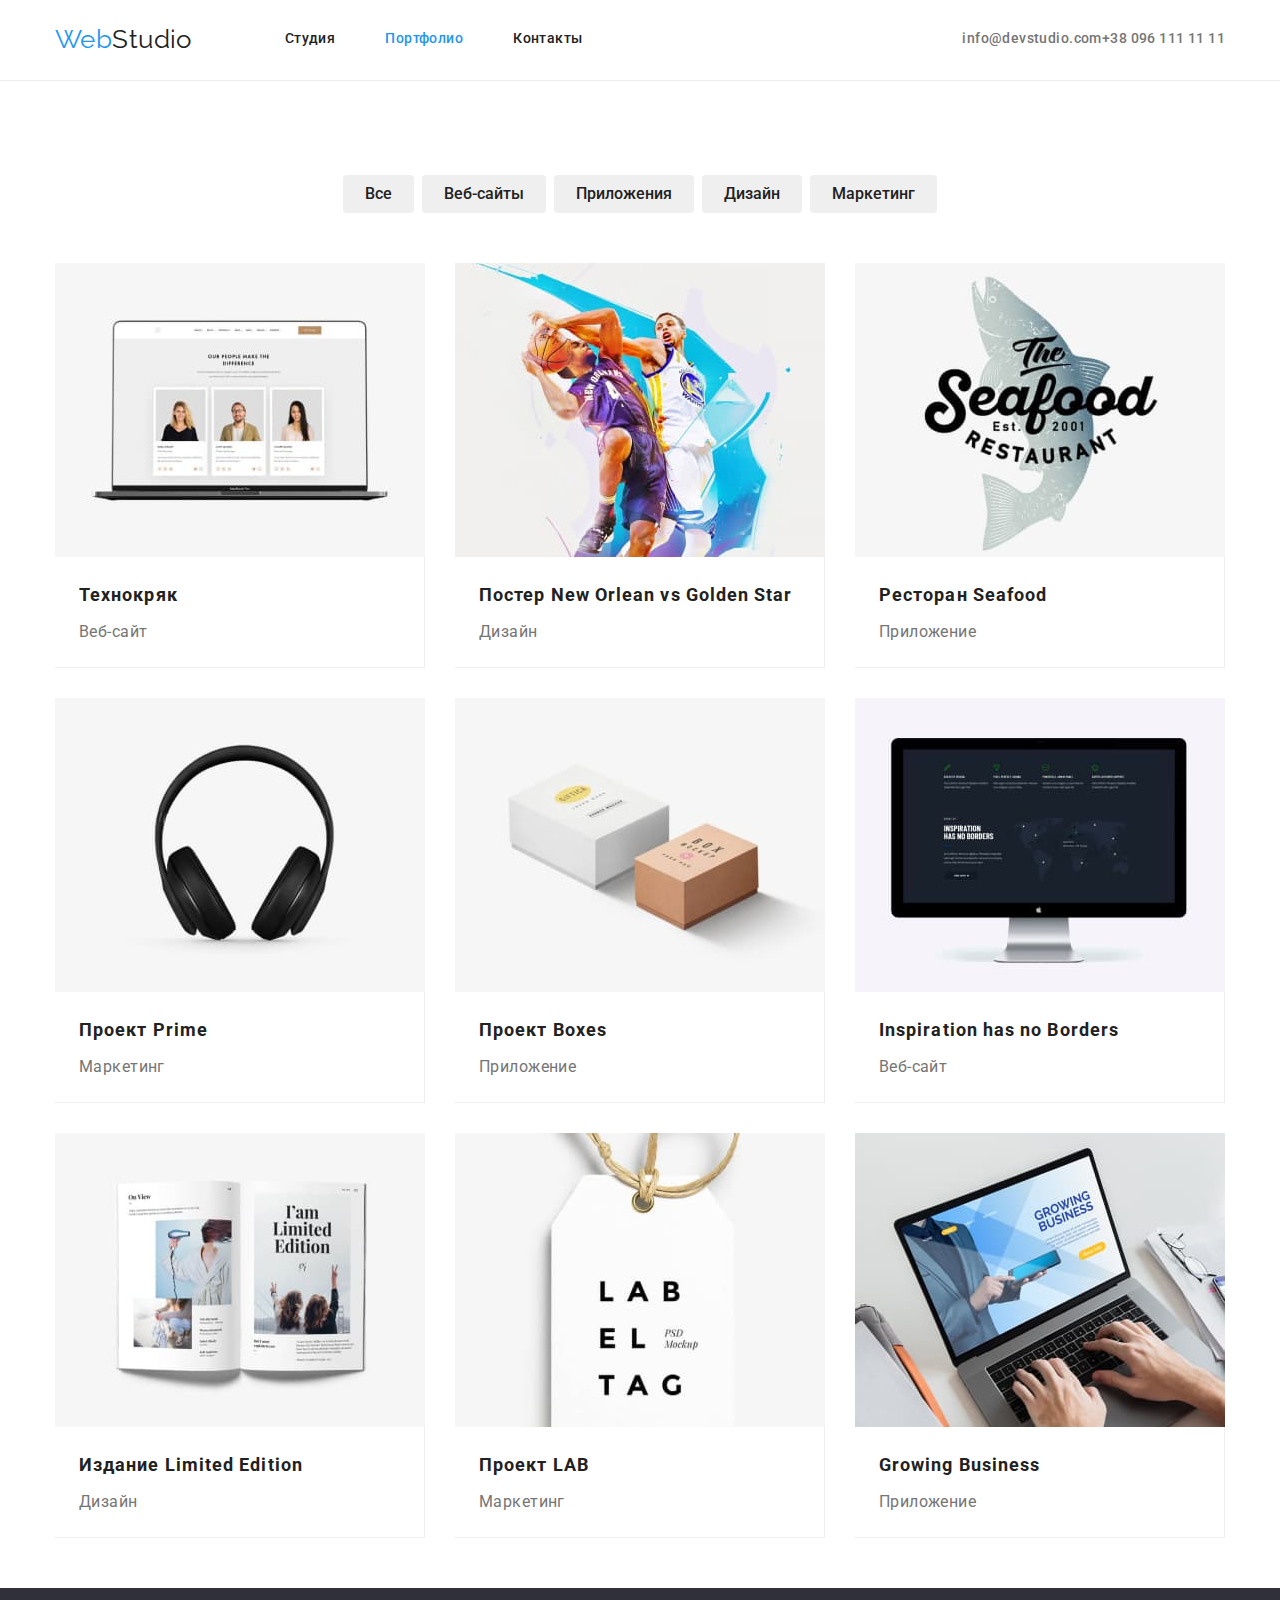
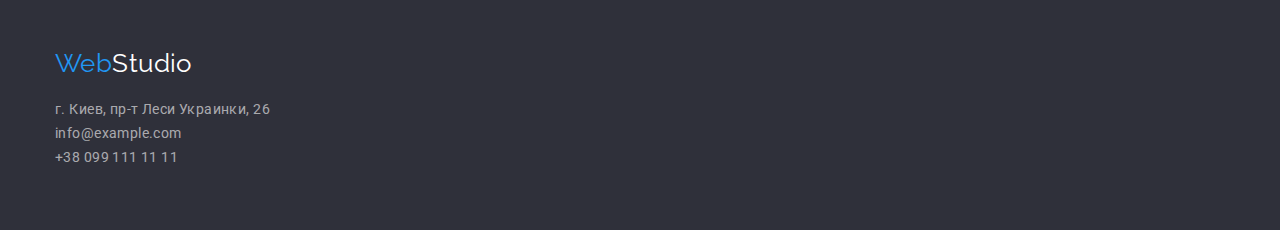
==== portfolio.html @ 2cf70ca9 "hero" ====
<!DOCTYPE html>
<html lang="ru">

<head>
    <meta charset="UTF-8">
    <meta http-equiv="X-UA-Compatible" content="IE=edge">
    <meta name="viewport" content="width=device-width, initial-scale=1.0">
    <title>portfolio</title>
    <link rel="preconnect" href="https://fonts.googleapis.com">
    <link rel="preconnect" href="https://fonts.gstatic.com" crossorigin>
    <link href="https://fonts.googleapis.com/css2?family=Raleway:wght@700&family=Roboto:wght@400;500;700&display=swap"
        rel="stylesheet">
    <link rel="stylesheet" href="https://cdnjs.cloudflare.com/ajax/libs/modern-normalize/1.1.0/modern-normalize.min.css">
    <link rel="stylesheet" href="./css/styles.css">
</head>


<body>
    <header class="header">
        <div class="container header-container">
        <nav class="header-list">

            <a href="" class="logo header-logo">Web<span class="logo-style">Studio</span></a>

            <ul class="site-nav list">
                <li class="header-item"><a href="./index.html" class="link">Студия</a></li>
                <li class="header-item"><a href="./portpholio.html" class="link curent">Портфолио</a></li>
                <li class="header-item"><a href="" class="link">Контакты</a></li>
            </ul>
        </nav>
        
        <div class="container-contact">

        <ul class="auth-nav list">
            <li><a href="mailto:info@devstudio.com" class="link">info@devstudio.com</a></li>
            <li><a href="tel:380961111111" class="link">+38 096 111 11 11</a></li>
        </ul>
    </div>
    </div>

    </header>

<main>
        <section class="section-project">
      <div class="container">
        <h1 class="visually-hidden"> Проекты</h1>

        <ul class="item list ">
            <li class="buttons"><button type="button" class="item-button">Все</button></li>
            <li class="buttons"><button type="button" class="item-button">Веб-сайты</button></li>
            <li class="buttons"><button type="button" class="item-button">Приложения</button></li>
            <li class="buttons"><button type="button" class="item-button">Дизайн</button></li>
            <li class="buttons"><button type="button" class="item-button">Маркетинг</button></li>
            </ul>
        

     
        <ul class="list project">
            <li class="project-item">
                <a class="card-thumb" href="">
                
                 <img src="./photo/tehno.jpg" alt="веб-сайт" width="370"></a>

                 <div class="card-content">
                    <h2 class="project-title link">Технокряк</h2>
                    <p class="project-text link">Веб-сайт</p>
                </div>
            </li>
            
            <li class="project-item">
                 <a class="link" href="">
                <img src="./photo/poster.jpg" alt="постер баскетболистов" width="370">
                </a>
                <div class="card-content">
                <h2 class="project-title">Постер <span lang="en">New Orlean vs Golden Star</span></h2>
                <p class="project-text">Дизайн</p>
                </div>
               
            </li>

            <li class="project-item">
                <a href="" class="link">
                 <img src="./photo/restoran.jpg" alt="риба" width="370">
                <div class="card-content">
                <a href="" class="link">
                <h2 class="project-title">Ресторан <span lang="en">Seafood</span></h2>
                <p class="project-text">Приложение</p> </a>
                </div>
                </a>
            </li>

            <li class="project-item">
                <a href="" class="link">
                    <img src="./photo/prime.jpg" alt="навушникы" width="370">
                    <div class="card-content">
                <h2 class="project-title">Проект <span lang="en">Prime</span></h2>
                <p class="project-text">Маркетинг</p>
                </div>
                </a>
            </li>

            <li class="project-item">
                <a href="" class="link">
                    <img src="./photo/boxes.jpg" alt="коробки" width="370">  
                    <div class="card-content">
                <h2 class="project-title">Проект <span lang="en">Boxes</span></h2>
                <p class="project-text">Приложение</p>
                </div>
                </a>
            </li>

            <li class="project-item">
                <a href="" class="link">
                    <img src="./photo/monitor.jpg" alt="екран монитора" width="370">   
                    <div class="card-content">
                <h2 class="project-title" lang="en">Inspiration has no Borders</h2>
                <p class="project-text">Веб-сайт</p>
                </div>
                </a>
            </li>

            <li class="project-item">
                <a href="" class="link">
                    <img src="./photo/magazine.jpg" alt="журнал" width="370">
                    <div class="card-content">
                <h2 class="project-title">Издание <span lang="en">Limited Edition</span></h2>
                <p class="project-text">Дизайн</p>
                </div>
                </a>
            </li>

            <li class="project-item">
                <a href="" class="link">
                    <img src="./photo/project-lab.jpg" alt="проект лаб" width="370">
                    <div class="card-content">
                <h2 class="project-title">Проект <span lang="en">LAB</span></h2>
                <p class="project-text">Маркетинг</p>
                </div>
                </a>
            </li>

            <li class="project-item">
                <a href="" class="link">
                    <img src="./photo/business.jpg" alt="Растущий бизнес">
                    <div class="card-content">
                <h2 class="project-title" lang="en">Growing Business</h2>
                <p class="project-text">Приложение</p>
                </div>
                </a>
            </li>
        </ul>
    </div>
    </section>




</main>

    <footer class="page-footer">

    <div class="container">
        <a href="" class="logo">Web<span class="logo-styles">Studio</span></a>
    
    
        <address class="footer">
            <ul class="list">
                <li><a class="link" href="https://goo.gl/maps/KUDZ7jg5zBTHiaKc9" target="_blank" rel="noopener noreferrer">г. Киев, пр-т Леси Украинки, 26</a> </li>
                <li><a class="link" href="mailto:info@example.com">info@example.com</a></li>
                <li><a class="link" href="tel:+380991111111">+38 099 111 11 11</a></li>
            </ul>
        </address>
    </div>

    </footer>
</body>
</html>
---- css/styles.css ----
:root {
  --primary-text-color: #212121;
  --accent-color: #2196f3;
  --title-text-color: #757575;
  --primary-bcr-color: #e5e5e5;
  --primary-white-color: #ffffff;
  --primary-bcrr-color: #8680a3;
  --color-address: rgba(255, 255, 255, 0.6);
  --bcr-footer: #2f303a;
  --btn-hov-foc-color: #2196f3;
  --bcg-team: #f5f4fa;
}
p,
h1,
h2,
h3,
h4,
h5,
h6 {
  margin: 0;
  padding: 0;
}
ul {
  margin: 0;
  padding-left: 0;
}
img {
  display: block;
  max-width: 100%;
  height: auto;
}

body {
  background-color: var(--primary-white-color);
  color: var(--primary-text-color);

  font-size: 14px;
  font-family: Roboto, sans-serif;
  letter-spacing: 0.03em;
}

.container {
  width: 1200px;
  padding-left: 15px;
  padding-right: 15px;
  margin: 0 auto;
}

.list {
  list-style: none;
}
.header {
  padding-top: 24px;
  padding-bottom: 25px;
  border-bottom: 1px solid #ececec;
}

.header-container {
  display: flex;
  align-items: center;
}
.container-contact {
  margin-left: auto;
}

.header-list {
  display: flex;
  align-items: center;
}
.header-logo {
  margin-right: 93px;
}
.header-item:not(:last-child) {
  margin-right: 50px;
}

.logo {
  font-family: Raleway, cursive;
  color: var(--accent-color);
  text-decoration: none;

  font-size: 26px;
  line-height: 1.19;
}
.logo-style {
  color: var(--primary-text-color);
}
.site-nav .link {
  text-decoration: none;
}
.site-nav .link.curent {
  color: var(--accent-color);
}
.site-nav .link:focus,
.site-nav .link:hover {
  color: var(--accent-color);
  align-items: center;
}
.auth-nav .link:focus,
.auth-nav .link:hover {
  color: var(--accent-color);
}
.auth-nav {
  margin-left: auto;
}
.site-nav .link {
  display: block;

  color: var(--primary-text-color);
}
.site-nav,
.section-title {
  color: var(--primary-text-color);
}
.auth-nav .link {
  text-decoration: none;

  color: var(--title-text-color);
}

.auth-nav,
.site-nav {
  font-weight: 500;
  line-height: 1.14;
  display: flex;
  align-items: center;
}

/* Герой */

.hero {
  background-color: var(--bcr-footer);
  text-align: center;
  padding-bottom: 200px;
  padding-top: 200px;
  text-transform: uppercase;
}
.hero-title {
  color: var(--primary-white-color);
  margin-bottom: 39px;
  font-weight: 900;
  font-size: 44px;
  line-height: 1.36;
  text-transform: uppercase;
}
.button {
  background-color: var(--accent-color);
  color: var(--primary-white-color);
  cursor: pointer;

  border: transparent;
  border-radius: 4px;
  padding: 10px 32px;
  min-width: 200px;
  margin-top: 0;

  font-family: inherit;
  font-weight: 700;
  font-size: 16px;
  line-height: 1.87;
  align-items: center;
}

.button:hover,
.button:focus {
  color: var(--btn-hov-foc-color);
}

.overlay {
  max-width: 1600px;
  height: 600px;
  margin-left: auto;
  margin-right: auto;
  background-image: linear-gradient(
      to right,
      rgba(47, 48, 58, 0.4),
      rgba(47, 48, 58, 0.4)
    ),
    url("../images/hero.jpg");

  background-repeat: no-repeat;
  background-position: center;
  background-size: cover;
}
/* ПРИНЦИПИ РОБОТИ */

.visually-hidden {
  position: absolute;
  width: 1px;
  height: 1px;
  margin: -1px;
  padding: 0;
  overflow: hidden;
  border: 0;
  clip: rect(0 0 0 0);
}
.feature-list {
  display: flex;
  justify-content: space-between;
}

.feature-list .title {
  color: var(--primary-text-color);

  font-weight: 700;
  line-height: 1.14;
}

.feature-item::before {
  display: block;
  content: "";
  height: 120px;
  background-position: center;
  background-size: contain;
  background-repeat: no-repeat;
}
.icon-antena::before {
  background-image: url(../images/antenna\ 1.svg);
}

.title {
  margin-bottom: 10px;
}
.section-team {
  padding-bottom: 94px;
  padding-top: 94px;
}
.section {
  padding-top: 94px;
  padding-bottom: 94px;
}
.text,
.text-list {
  color: var(--title-text-color);
}

.text-list {
  line-height: 1.71;
  width: 270px;
}

.text {
  font-size: 16px;
  line-height: 1.19;
  text-align: center;
}
/* Чем мы занимаемся */
.no-padding {
  padding-top: 0;
}
.section-title {
  color: var(--primary-text-color);

  font-weight: 700;
  font-size: 36px;
  line-height: 1.17;
  text-align: center;

  margin-top: 0;
  margin-bottom: 50px;
}

.work-list {
  display: flex;
  flex-wrap: wrap;
  margin-left: -30px;
}
.work-item {
  width: calc(100% / 3 -30px);
  margin-left: 30px;
}

/* Наша команда */
.card-item {
  background-color: var(--primary-white-color);
  border-radius: 0px 0px 4px 4px;
  box-shadow: 0px 1px 3px rgba(0, 0, 0, 0.12), 0px 1px 1px rgba(0, 0, 0, 0.14),
    0px 2px 1px rgba(0, 0, 0, 0.2);
  padding: 30px 0px 30px 0px;
}
.name {
  font-weight: 500;
  font-size: 16px;
  line-height: 1.19;
  text-align: center;
  margin-bottom: 10px;
  margin-top: 0;
}

.section-team {
  background-color: var(--bcg-team);
}

.team-list {
  display: flex;
  flex-wrap: wrap;
  margin-left: -30px;
}
.team-item {
  width: calc(100% / 4 - 30px);
  margin-left: 30px;
}
/* Футер */

.page-footer {
  background-color: var(--bcr-footer);

  padding-top: 60px;
  padding-bottom: 60px;
}
.logo-styles {
  color: var(--primary-white-color);
}
.footer {
  margin-top: 20px;
}

.footer-item {
  margin-bottom: 9px;
}
.footer {
  font-style: normal;
  font-size: 14px;
  line-height: 1.71;
}
.footer .link {
  text-decoration: none;
}
.footer .link {
  color: var(--color-address);
}

.footer .link:hover,
.footer .link:focus {
  color: var(--primary-white-color);
}

/* portfolio */

.item-button {
  color: var(--primary-text-color);

  font-family: inherit;
  font-style: normal;
  font-weight: 500;
  font-size: 16px;
  line-height: 1.62;

  padding: 6px 22px;
  border-radius: 4px;
  border: none transparent;
}
.item {
  margin-bottom: 50px;
}
.project-title {
  color: var(--primary-text-color);

  font-weight: 700;
  font-size: 18px;
  line-height: 2;
  letter-spacing: 0.06em;
}
.project .link {
  text-decoration: none;
}

.project-text {
  color: var(--title-text-color);
  font-size: 16px;
  line-height: 1.87;
}

.item-button:focus,
.item-button:hover {
  color: var(--primary-white-color);
  background-color: var(--accent-color);

  cursor: pointer;
}
.section-project {
  margin-bottom: 50px;
  padding-top: 94px;
}
.item {
  display: flex;
  justify-content: center;
}
.buttons:not(:last-child) {
  margin-right: 8px;
}
.project {
  display: flex;
  flex-wrap: wrap;
  margin-left: -30px;
  margin-bottom: -30px;
}
.project-item {
  width: calc(100% / 3 - 30px);
  margin-left: 30px;
  margin-bottom: 30px;
}

.card-content {
  padding: 20px 24px;

  border-right: 1px solid #eeeeee;
  border-bottom: 1px solid #eeeeee;
  border-bottom: 1px solid #eeee;
  box-sizing: border-box;
}
.project-title {
  margin-bottom: 4px;
}
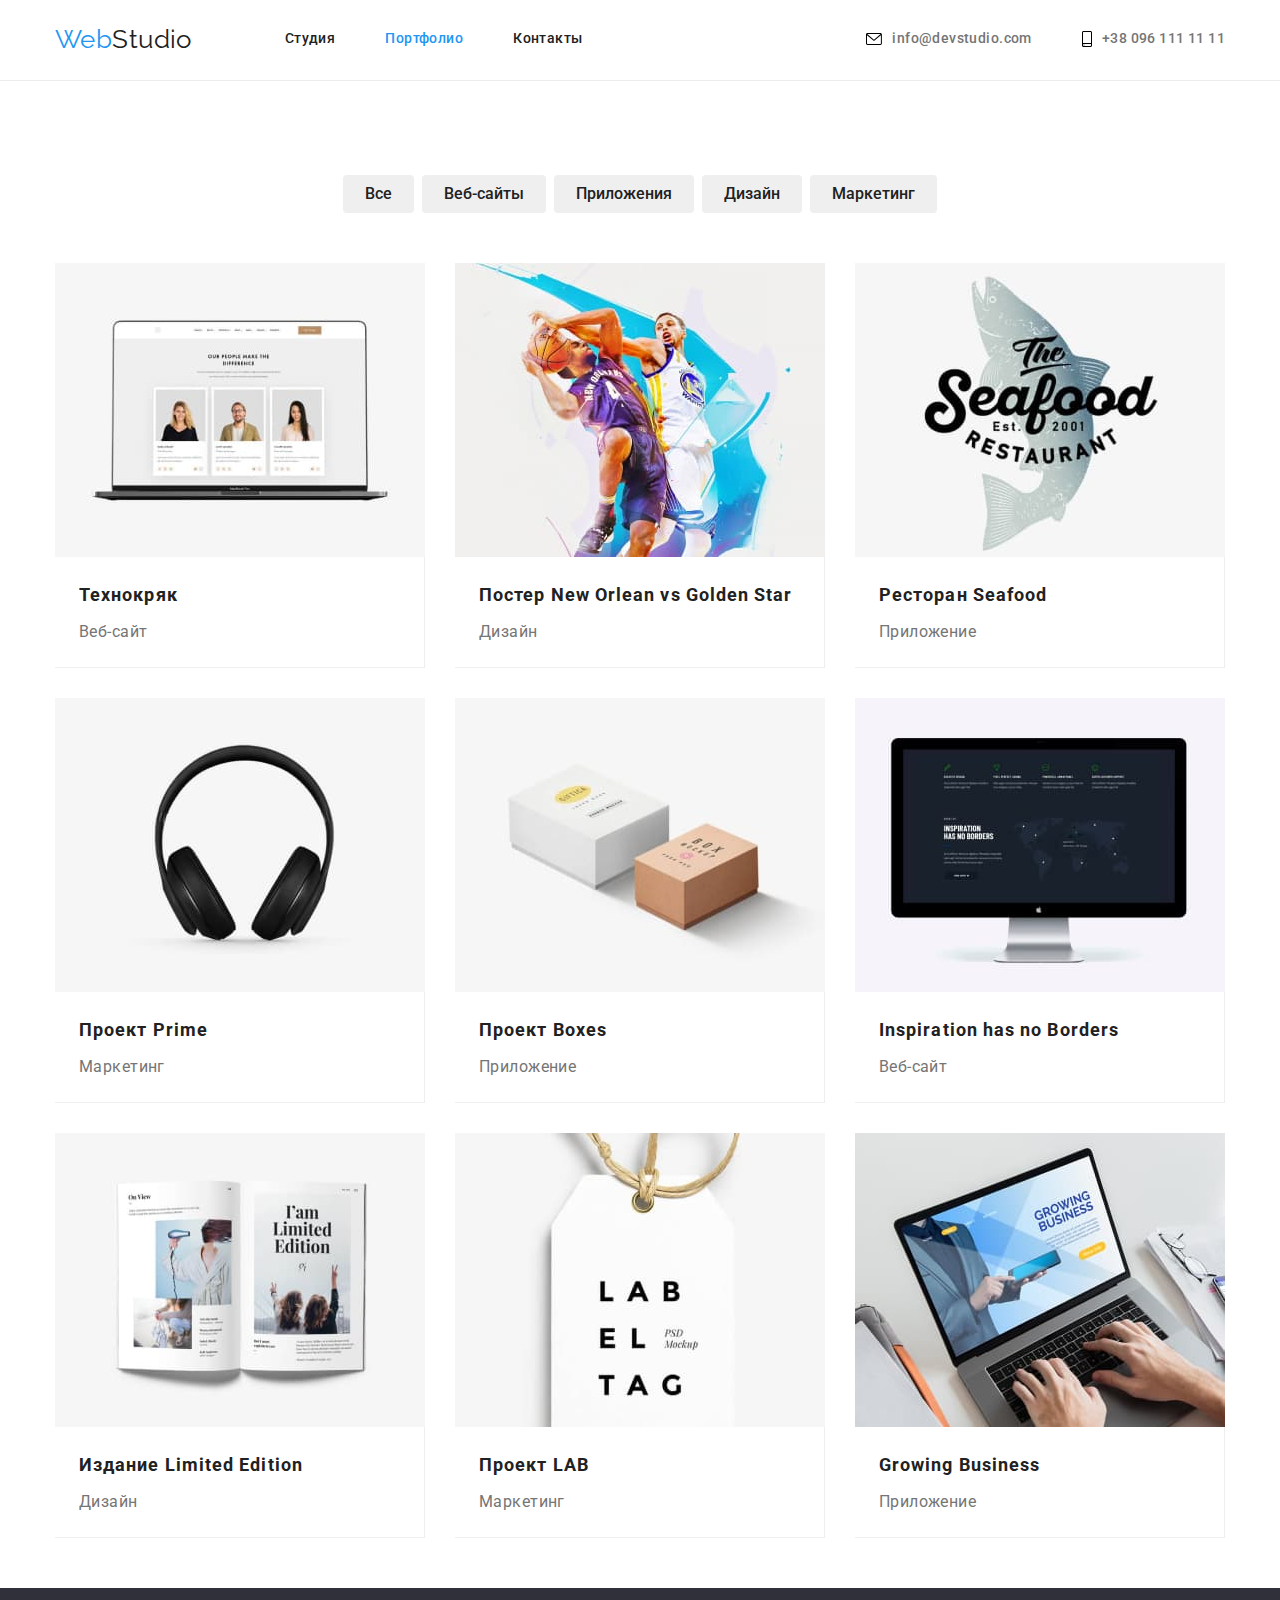
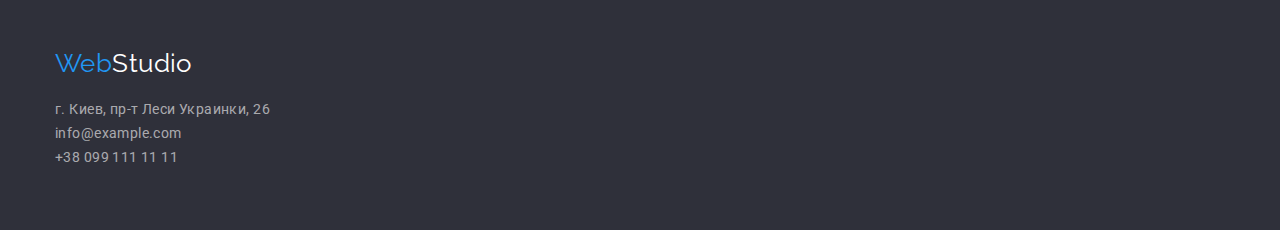
==== commit 38c9ae03: "половина" ====
--- a/portfolio.html
+++ b/portfolio.html
@@ -32,8 +32,14 @@
         <div class="container-contact">
 
         <ul class="auth-nav list">
-            <li><a href="mailto:info@devstudio.com" class="link">info@devstudio.com</a></li>
-            <li><a href="tel:380961111111" class="link">+38 096 111 11 11</a></li>
+            <svg class="mail-icon">
+                <use href="./images/icons.svg#icon-envelope"></use>
+            </svg>
+            <li class="header-item"><a href="mailto:info@devstudio.com" class="link">info@devstudio.com</a></li>
+            <svg class="contact-icon">
+                <use href="./images/icons.svg#icon-smartphone"></use>
+            </svg>
+            <li class="header-item"><a href="tel:380961111111" class="link">+38 096 111 11 11</a></li>
         </ul>
     </div>
     </div>
@@ -57,7 +63,7 @@
      
         <ul class="list project">
             <li class="project-item">
-                <a class="card-thumb" href="">
+                <a class="link" href="">
                 
                  <img src="./photo/tehno.jpg" alt="веб-сайт" width="370"></a>
 
--- a/css/styles.css
+++ b/css/styles.css
@@ -125,7 +125,23 @@
   display: flex;
   align-items: center;
 }
-
+.mail-icon {
+  width: 16px;
+  height: 12px;
+  margin-right: 10px;
+}
+.contact-icon {
+  width: 10px;
+  height: 16px;
+  margin-right: 10px;
+}
+.mail-icon:focus,
+.contact-icon:focus,
+.mail-icon:hover,
+.contact-icon:hover {
+  fill: var(--accent-color);
+  cursor: pointer;
+}
 /* Герой */
 
 .hero {
@@ -206,16 +222,13 @@
   line-height: 1.14;
 }
 
-.feature-item::before {
-  display: block;
-  content: "";
+.feature-icon {
   height: 120px;
-  background-position: center;
-  background-size: contain;
-  background-repeat: no-repeat;
-}
-.icon-antena::before {
-  background-image: url(../images/antenna\ 1.svg);
+  width: 270px;
+  padding: 25px 102.34px;
+  border-radius: 4px;
+  background: #f5f4fa;
+  margin-bottom: 30px;
 }
 
 .title {
@@ -299,6 +312,8 @@
 .team-item {
   width: calc(100% / 4 - 30px);
   margin-left: 30px;
+  box-shadow: 0px 1px 3px rgba(0, 0, 0, 0.12), 0px 1px 1px rgba(0, 0, 0, 0.14),
+    0px 2px 1px rgba(0, 0, 0, 0.2);
 }
 /* Футер */
 
@@ -317,6 +332,9 @@
 
 .footer-item {
   margin-bottom: 9px;
+}
+.footer-item:last-child {
+  margin-bottom: 0;
 }
 .footer {
   font-style: normal;
@@ -353,6 +371,11 @@
 .item {
   margin-bottom: 50px;
 }
+.item-button:focus,
+.item-button:hover {
+  box-shadow: 0px 3px 1px rgba(0, 0, 0, 0.1), 0px 1px 2px rgba(0, 0, 0, 0.08),
+    0px 2px 2px rgba(0, 0, 0, 0.12);
+}
 .project-title {
   color: var(--primary-text-color);
 
@@ -400,7 +423,11 @@
   margin-left: 30px;
   margin-bottom: 30px;
 }
-
+.project-item:focus,
+.project-item:hover {
+  box-shadow: 0px 1px 1px rgba(0, 0, 0, 0.12), 0px 4px 4px rgba(0, 0, 0, 0.06),
+    1px 4px 6px rgba(0, 0, 0, 0.16);
+}
 .card-content {
   padding: 20px 24px;
 
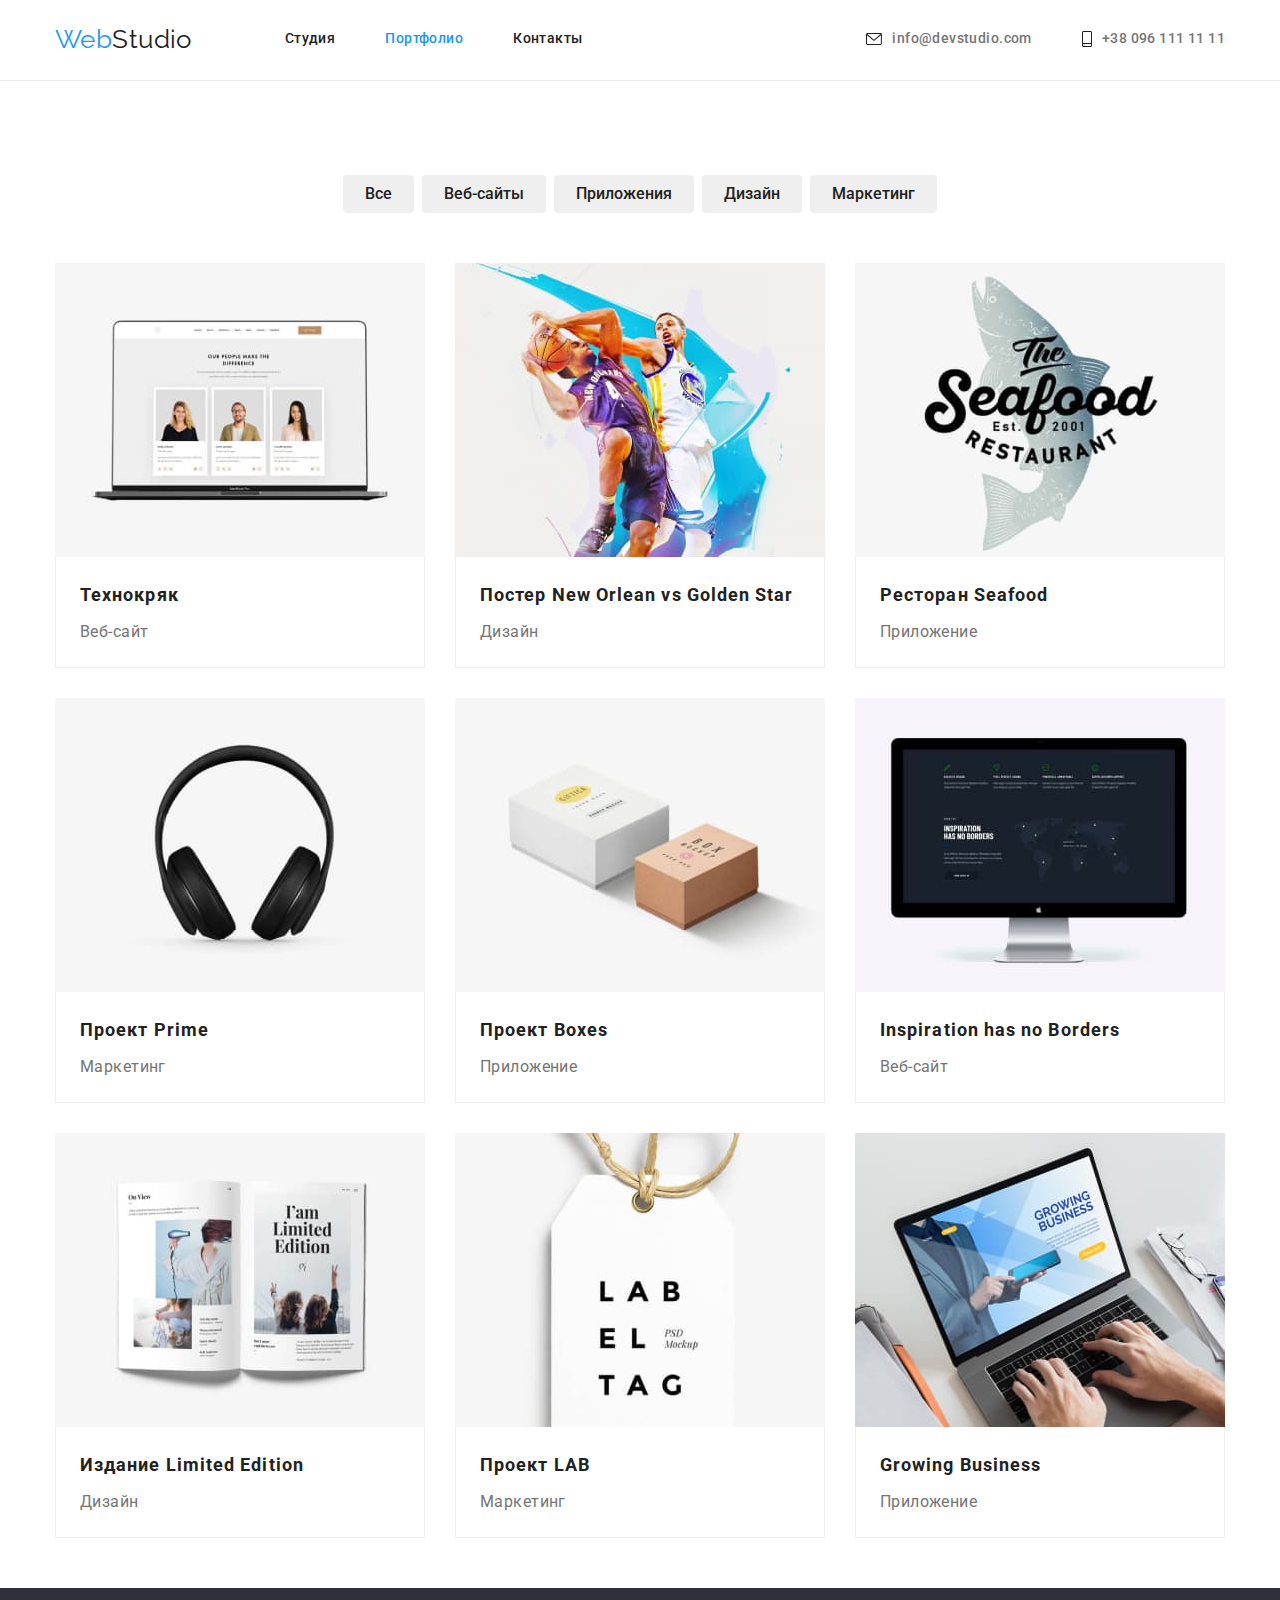
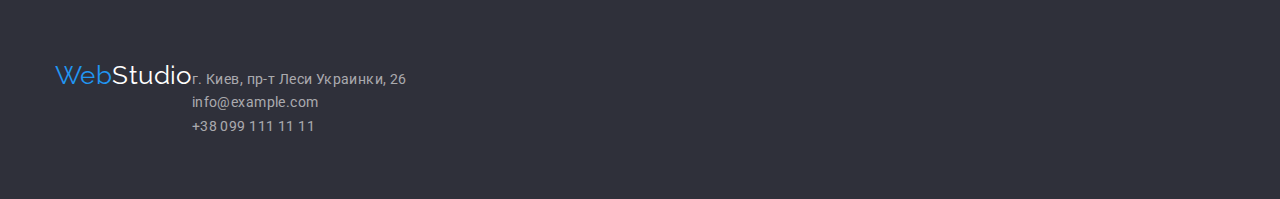
==== commit b53f955c: "change" ====
--- a/portfolio.html
+++ b/portfolio.html
@@ -63,40 +63,38 @@
      
         <ul class="list project">
             <li class="project-item">
-                <a class="link" href="">
+                <a class="link project-link" href="">
                 
-                 <img src="./photo/tehno.jpg" alt="веб-сайт" width="370"></a>
-
+                 <img src="./photo/tehno.jpg" alt="веб-сайт" width="370">
                  <div class="card-content">
                     <h2 class="project-title link">Технокряк</h2>
                     <p class="project-text link">Веб-сайт</p>
                 </div>
+                </a>
             </li>
             
             <li class="project-item">
-                 <a class="link" href="">
+                 <a class="link project-link" href="">
                 <img src="./photo/poster.jpg" alt="постер баскетболистов" width="370">
-                </a>
                 <div class="card-content">
                 <h2 class="project-title">Постер <span lang="en">New Orlean vs Golden Star</span></h2>
                 <p class="project-text">Дизайн</p>
                 </div>
-               
+                 </a>
             </li>
 
             <li class="project-item">
-                <a href="" class="link">
+                <a href="" class="link project-link">
                  <img src="./photo/restoran.jpg" alt="риба" width="370">
                 <div class="card-content">
-                <a href="" class="link">
                 <h2 class="project-title">Ресторан <span lang="en">Seafood</span></h2>
-                <p class="project-text">Приложение</p> </a>
+                <p class="project-text">Приложение</p>
                 </div>
                 </a>
             </li>
 
             <li class="project-item">
-                <a href="" class="link">
+                <a href="" class="link project-link">
                     <img src="./photo/prime.jpg" alt="навушникы" width="370">
                     <div class="card-content">
                 <h2 class="project-title">Проект <span lang="en">Prime</span></h2>
@@ -106,7 +104,7 @@
             </li>
 
             <li class="project-item">
-                <a href="" class="link">
+                <a href="" class="link project-link">
                     <img src="./photo/boxes.jpg" alt="коробки" width="370">  
                     <div class="card-content">
                 <h2 class="project-title">Проект <span lang="en">Boxes</span></h2>
@@ -116,7 +114,7 @@
             </li>
 
             <li class="project-item">
-                <a href="" class="link">
+                <a href="" class="link project-link">
                     <img src="./photo/monitor.jpg" alt="екран монитора" width="370">   
                     <div class="card-content">
                 <h2 class="project-title" lang="en">Inspiration has no Borders</h2>
@@ -126,7 +124,7 @@
             </li>
 
             <li class="project-item">
-                <a href="" class="link">
+                <a href="" class="link project-link">
                     <img src="./photo/magazine.jpg" alt="журнал" width="370">
                     <div class="card-content">
                 <h2 class="project-title">Издание <span lang="en">Limited Edition</span></h2>
@@ -136,7 +134,7 @@
             </li>
 
             <li class="project-item">
-                <a href="" class="link">
+                <a href="" class="link project-link">
                     <img src="./photo/project-lab.jpg" alt="проект лаб" width="370">
                     <div class="card-content">
                 <h2 class="project-title">Проект <span lang="en">LAB</span></h2>
@@ -146,7 +144,7 @@
             </li>
 
             <li class="project-item">
-                <a href="" class="link">
+                <a href="" class="link project-link">
                     <img src="./photo/business.jpg" alt="Растущий бизнес">
                     <div class="card-content">
                 <h2 class="project-title" lang="en">Growing Business</h2>
--- a/css/styles.css
+++ b/css/styles.css
@@ -129,18 +129,27 @@
   width: 16px;
   height: 12px;
   margin-right: 10px;
+  fill: currentColor;
 }
 .contact-icon {
   width: 10px;
   height: 16px;
   margin-right: 10px;
-}
-.mail-icon:focus,
-.contact-icon:focus,
-.mail-icon:hover,
-.contact-icon:hover {
-  fill: var(--accent-color);
-  cursor: pointer;
+  fill: currentColor;
+}
+.contact-link {
+  color: var(--title-text-color);
+}
+.contact-link:focus,
+.contact-link:hover {
+  color: var(--btn-hov-foc-color);
+}
+.header-item > .contact-link {
+  display: flex;
+  align-items: center;
+}
+.header-item .link {
+  display: block;
 }
 /* Герой */
 
@@ -187,6 +196,7 @@
   height: 600px;
   margin-left: auto;
   margin-right: auto;
+  background-color: var(--primary-text-color);
   background-image: linear-gradient(
       to right,
       rgba(47, 48, 58, 0.4),
@@ -220,17 +230,20 @@
 
   font-weight: 700;
   line-height: 1.14;
-}
-
-.feature-icon {
+  display: flex;
+}
+
+.feature-block {
+  display: flex;
+  align-items: center;
+  justify-content: center;
   height: 120px;
   width: 270px;
-  padding: 25px 102.34px;
   border-radius: 4px;
-  background: #f5f4fa;
+  background: var(--bcg-team);
   margin-bottom: 30px;
-}
-
+  margin-right: 30px;
+}
 .title {
   margin-bottom: 10px;
 }
@@ -279,7 +292,7 @@
   margin-left: -30px;
 }
 .work-item {
-  width: calc(100% / 3 -30px);
+  width: calc(100% / 3 - 30px);
   margin-left: 30px;
 }
 
@@ -291,6 +304,39 @@
     0px 2px 1px rgba(0, 0, 0, 0.2);
   padding: 30px 0px 30px 0px;
 }
+.team {
+  padding-top: 29.87px;
+  padding-bottom: 43.87px;
+}
+.text {
+  margin-bottom: 16px;
+}
+.team-link {
+  width: 44px;
+  height: 44px;
+  display: flex;
+  align-items: center;
+  justify-content: center;
+  background: var(--primary-white-color);
+  border-radius: 50%;
+  color: #afb1b8;
+}
+.comand-icon {
+  fill: currentColor;
+}
+.team-icon:last-child {
+  margin-right: 10px;
+}
+.team-link:focus,
+.team-link:hover {
+  background-color: var(--btn-hov-foc-color);
+  color: var(--primary-white-color);
+}
+.comand-list {
+  display: flex;
+  justify-content: center;
+}
+
 .name {
   font-weight: 500;
   font-size: 16px;
@@ -315,6 +361,43 @@
   box-shadow: 0px 1px 3px rgba(0, 0, 0, 0.12), 0px 1px 1px rgba(0, 0, 0, 0.14),
     0px 2px 1px rgba(0, 0, 0, 0.2);
 }
+
+/* клиенты*/
+
+.client-list {
+  display: flex;
+  align-items: center;
+  justify-content: center;
+}
+.client-link {
+  width: 170px;
+  height: 92px;
+  display: flex;
+  justify-content: center;
+  border: 1px solid #afb1b8;
+  border-radius: 4px;
+  box-sizing: border-box;
+  margin-right: 30px;
+}
+
+.client-link {
+  display: flex;
+  align-items: center;
+  justify-content: center;
+  color: #afb1b8;
+}
+.client-icon {
+  fill: currentColor;
+}
+.client-link:hover,
+.client-link:focus {
+  color: var(--accent-color);
+  border: 1px solid #2196f3;
+}
+.section-client {
+  margin-bottom: 50px;
+}
+
 /* Футер */
 
 .page-footer {
@@ -352,7 +435,54 @@
 .footer .link:focus {
   color: var(--primary-white-color);
 }
-
+.footer-center {
+  display: flex;
+  width: calc(50% - 15px);
+  margin-left: 156px;
+}
+.page-footer > .container {
+  display: flex;
+  align-items: baseline;
+}
+.footer-center-list {
+  display: flex;
+  align-items: center;
+  justify-content: center;
+}
+.footer-link {
+  width: 44px;
+  height: 44px;
+  display: block;
+  padding: 12px;
+}
+.section-footer {
+  font-weight: 700;
+  font-size: 14px;
+  line-height: 1.14;
+  text-transform: uppercase;
+  color: var(--primary-white-color);
+
+  margin-bottom: 20px;
+}
+.footer-center-item + .footer-center-item {
+  margin-left: 10px;
+}
+.footer-link:focus,
+.footer-link:hover {
+  background-color: var(--btn-hov-foc-color);
+}
+.footer-link:hover,
+.footer-icon,
+.footer-link:focus,
+.footer-icon {
+  fill: var(--primary-white-color);
+}
+.footer-center-item {
+  width: 44px;
+  height: 44px;
+  background: rgba(255, 255, 255, 0.1);
+  border-radius: 50%;
+}
 /* portfolio */
 
 .item-button {
@@ -423,8 +553,11 @@
   margin-left: 30px;
   margin-bottom: 30px;
 }
-.project-item:focus,
-.project-item:hover {
+.project-link {
+  display: block;
+}
+.project-link:focus,
+.project-link:hover {
   box-shadow: 0px 1px 1px rgba(0, 0, 0, 0.12), 0px 4px 4px rgba(0, 0, 0, 0.06),
     1px 4px 6px rgba(0, 0, 0, 0.16);
 }
@@ -432,7 +565,7 @@
   padding: 20px 24px;
 
   border-right: 1px solid #eeeeee;
-  border-bottom: 1px solid #eeeeee;
+  border-left: 1px solid #eeeeee;
   border-bottom: 1px solid #eeee;
   box-sizing: border-box;
 }
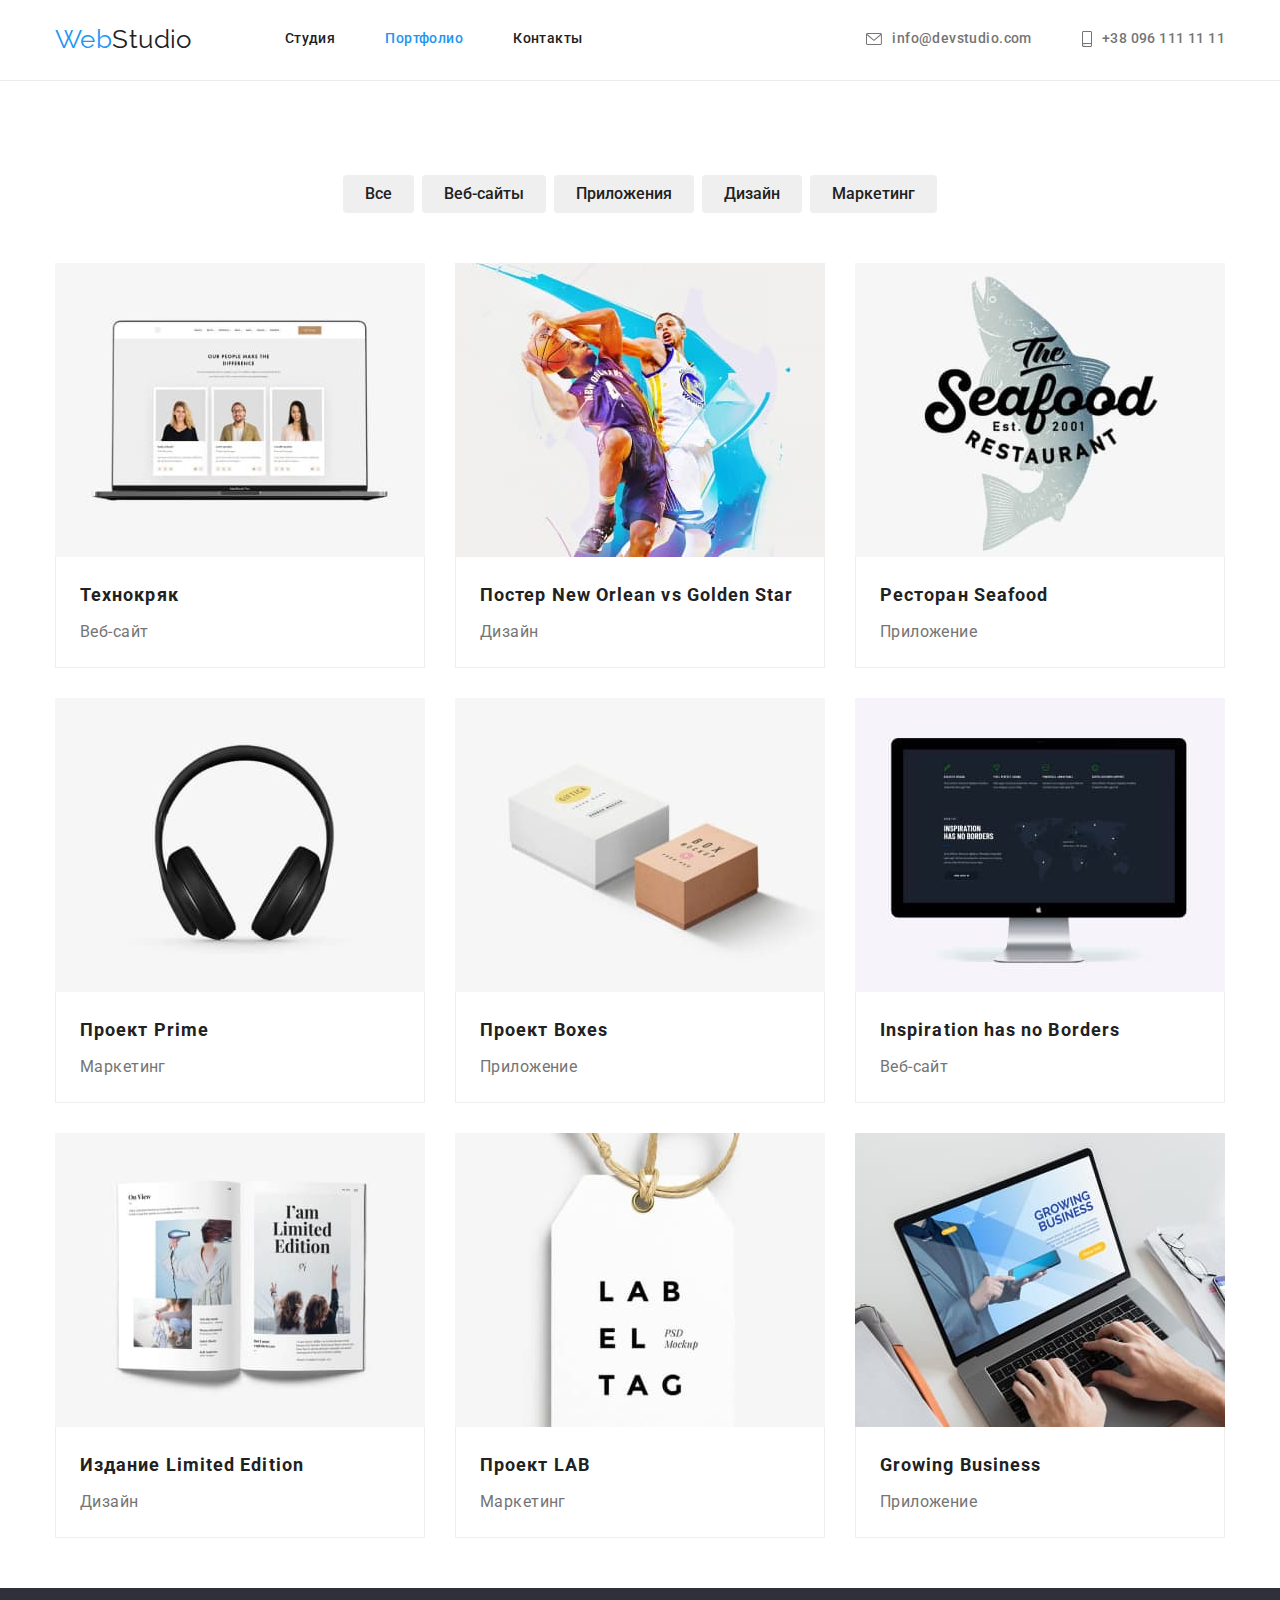
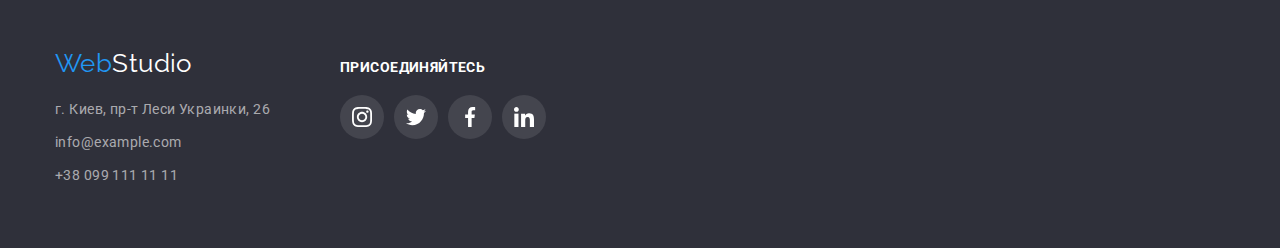
==== commit 8bbfc9c4: "portfolio" ====
--- a/portfolio.html
+++ b/portfolio.html
@@ -32,14 +32,21 @@
         <div class="container-contact">
 
         <ul class="auth-nav list">
-            <svg class="mail-icon">
-                <use href="./images/icons.svg#icon-envelope"></use>
-            </svg>
-            <li class="header-item"><a href="mailto:info@devstudio.com" class="link">info@devstudio.com</a></li>
-            <svg class="contact-icon">
-                <use href="./images/icons.svg#icon-smartphone"></use>
-            </svg>
-            <li class="header-item"><a href="tel:380961111111" class="link">+38 096 111 11 11</a></li>
+            <li class="header-item"><a href="mailto:info@devstudio.com" class="link contact-link">
+                <svg class="mail-icon">
+                    <use href="./images/icons.svg#icon-envelope"></use>
+                </svg>
+                info@devstudio.com
+            </a>
+            </li>
+            
+            <li class="header-item"><a href="tel:380961111111" class="link contact-link">
+                <svg class="contact-icon">
+                    <use href="./images/icons.svg#icon-smartphone"></use>
+                </svg>
+                +38 096 111 11 11
+            </a>
+        </li>
         </ul>
     </div>
     </div>
@@ -161,21 +168,56 @@
 
 </main>
 
-    <footer class="page-footer">
-
+<footer class="page-footer">
     <div class="container">
-        <a href="" class="logo">Web<span class="logo-styles">Studio</span></a>
-    
-    
-        <address class="footer">
-            <ul class="list">
-                <li><a class="link" href="https://goo.gl/maps/KUDZ7jg5zBTHiaKc9" target="_blank" rel="noopener noreferrer">г. Киев, пр-т Леси Украинки, 26</a> </li>
-                <li><a class="link" href="mailto:info@example.com">info@example.com</a></li>
-                <li><a class="link" href="tel:+380991111111">+38 099 111 11 11</a></li>
+        <div class="footer-left">
+            <a href="" class="logo">Web<span class="logo-styles">Studio</span></a>
+
+
+            <address class="footer">
+                <ul class="list">
+                    <li class="footer-item"><a class="link" href="https://goo.gl/maps/KUDZ7jg5zBTHiaKc9" target="_blank"
+                            rel="noopener noreferrer">г. Киев, пр-т Леси Украинки, 26</a> </li>
+                    <li class="footer-item"><a class="link" href="mailto:info@example.com">info@example.com</a></li>
+                    <li class="footer-item"><a class="link" href="tel:+380991111111">+38 099 111 11 11</a></li>
+                </ul>
+            </address>
+        </div>
+        <div class="footer-center">
+            <h2 class="section-footer">присоединяйтесь</h2>
+            <ul class="list footer-center-list">
+                <li class="footer-center-item">
+                    <a href="" class="footer-link">
+                        <svg class="footer-icon" width="20" height="20">
+                            <use href="./images/icons.svg#icon-instagram"></use>
+                        </svg>
+                    </a>
+                </li>
+                <li class="footer-center-item">
+                    <a href="" class="footer-link">
+                        <svg class="footer-icon" width="20" height="20">
+                            <use href="./images/icons.svg#icon-twitter"></use>
+                        </svg>
+                    </a>
+                </li>
+                <li class="footer-center-item">
+                    <a href="" class="footer-link">
+                        <svg class="footer-icon" width="20" height="20">
+                            <use href="./images/icons.svg#icon-facebook"></use>
+                        </svg>
+                    </a>
+                </li>
+                <li class="footer-center-item">
+                    <a href="" class="footer-link">
+                        <svg class="footer-icon" width="20" height="20">
+                            <use href="./images/icons.svg#icon-linkedin"></use>
+                        </svg>
+                    </a>
+                </li>
             </ul>
-        </address>
-    </div>
-
-    </footer>
+        </div>
+    </div>
+
+</footer>
 </body>
 </html>--- a/css/styles.css
+++ b/css/styles.css
@@ -149,7 +149,8 @@
   align-items: center;
 }
 .header-item .link {
-  display: block;
+  display: flex;
+  align-items: center;
 }
 /* Герой */
 
@@ -320,13 +321,12 @@
   background: var(--primary-white-color);
   border-radius: 50%;
   color: #afb1b8;
+  margin-right: 10px;
 }
 .comand-icon {
   fill: currentColor;
 }
-.team-icon:last-child {
-  margin-right: 10px;
-}
+
 .team-link:focus,
 .team-link:hover {
   background-color: var(--btn-hov-foc-color);
@@ -436,9 +436,7 @@
   color: var(--primary-white-color);
 }
 .footer-center {
-  display: flex;
-  width: calc(50% - 15px);
-  margin-left: 156px;
+  margin-left: 70px;
 }
 .page-footer > .container {
   display: flex;
@@ -447,13 +445,14 @@
 .footer-center-list {
   display: flex;
   align-items: center;
-  justify-content: center;
+  justify-content: left;
 }
 .footer-link {
   width: 44px;
   height: 44px;
-  display: block;
-  padding: 12px;
+  display: flex;
+  align-items: center;
+  justify-content: center;
 }
 .section-footer {
   font-weight: 700;
@@ -461,6 +460,8 @@
   line-height: 1.14;
   text-transform: uppercase;
   color: var(--primary-white-color);
+  display: flex;
+  align-items: center;
 
   margin-bottom: 20px;
 }
@@ -483,6 +484,7 @@
   background: rgba(255, 255, 255, 0.1);
   border-radius: 50%;
 }
+
 /* portfolio */
 
 .item-button {
